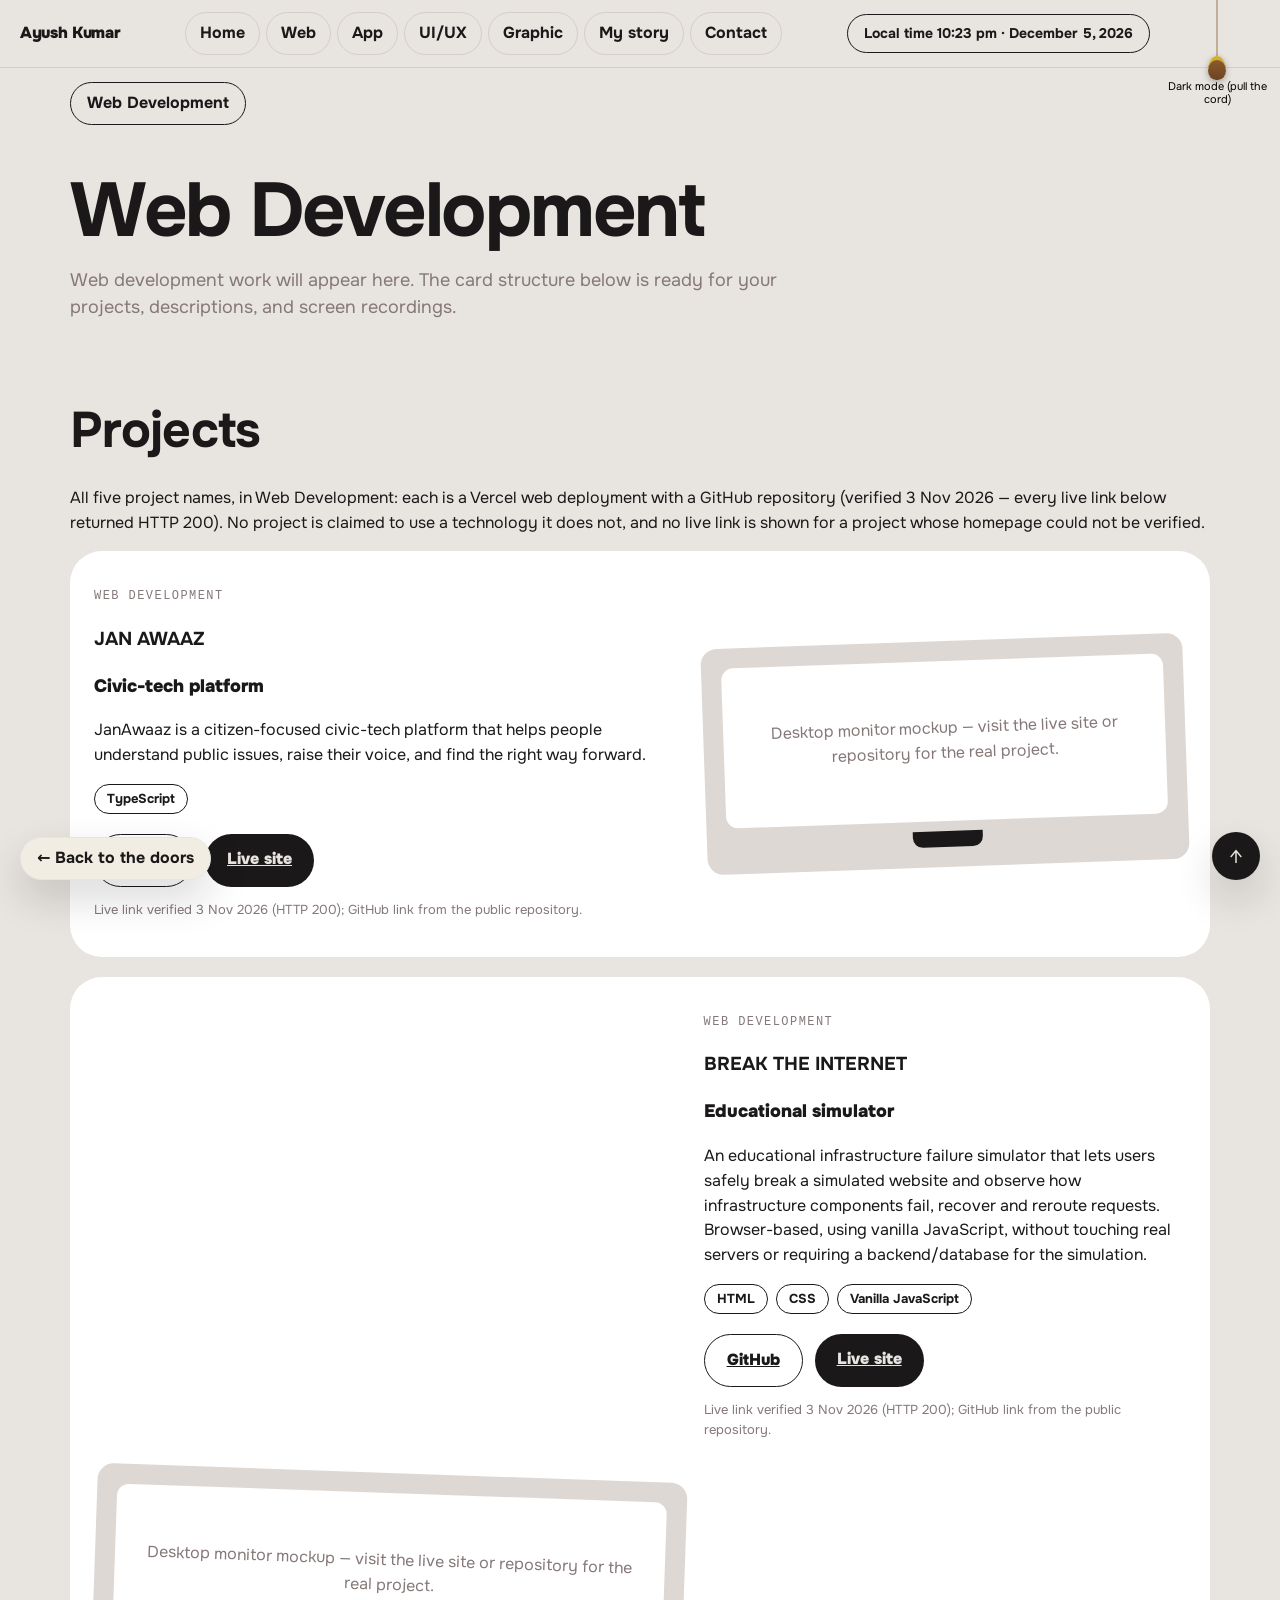
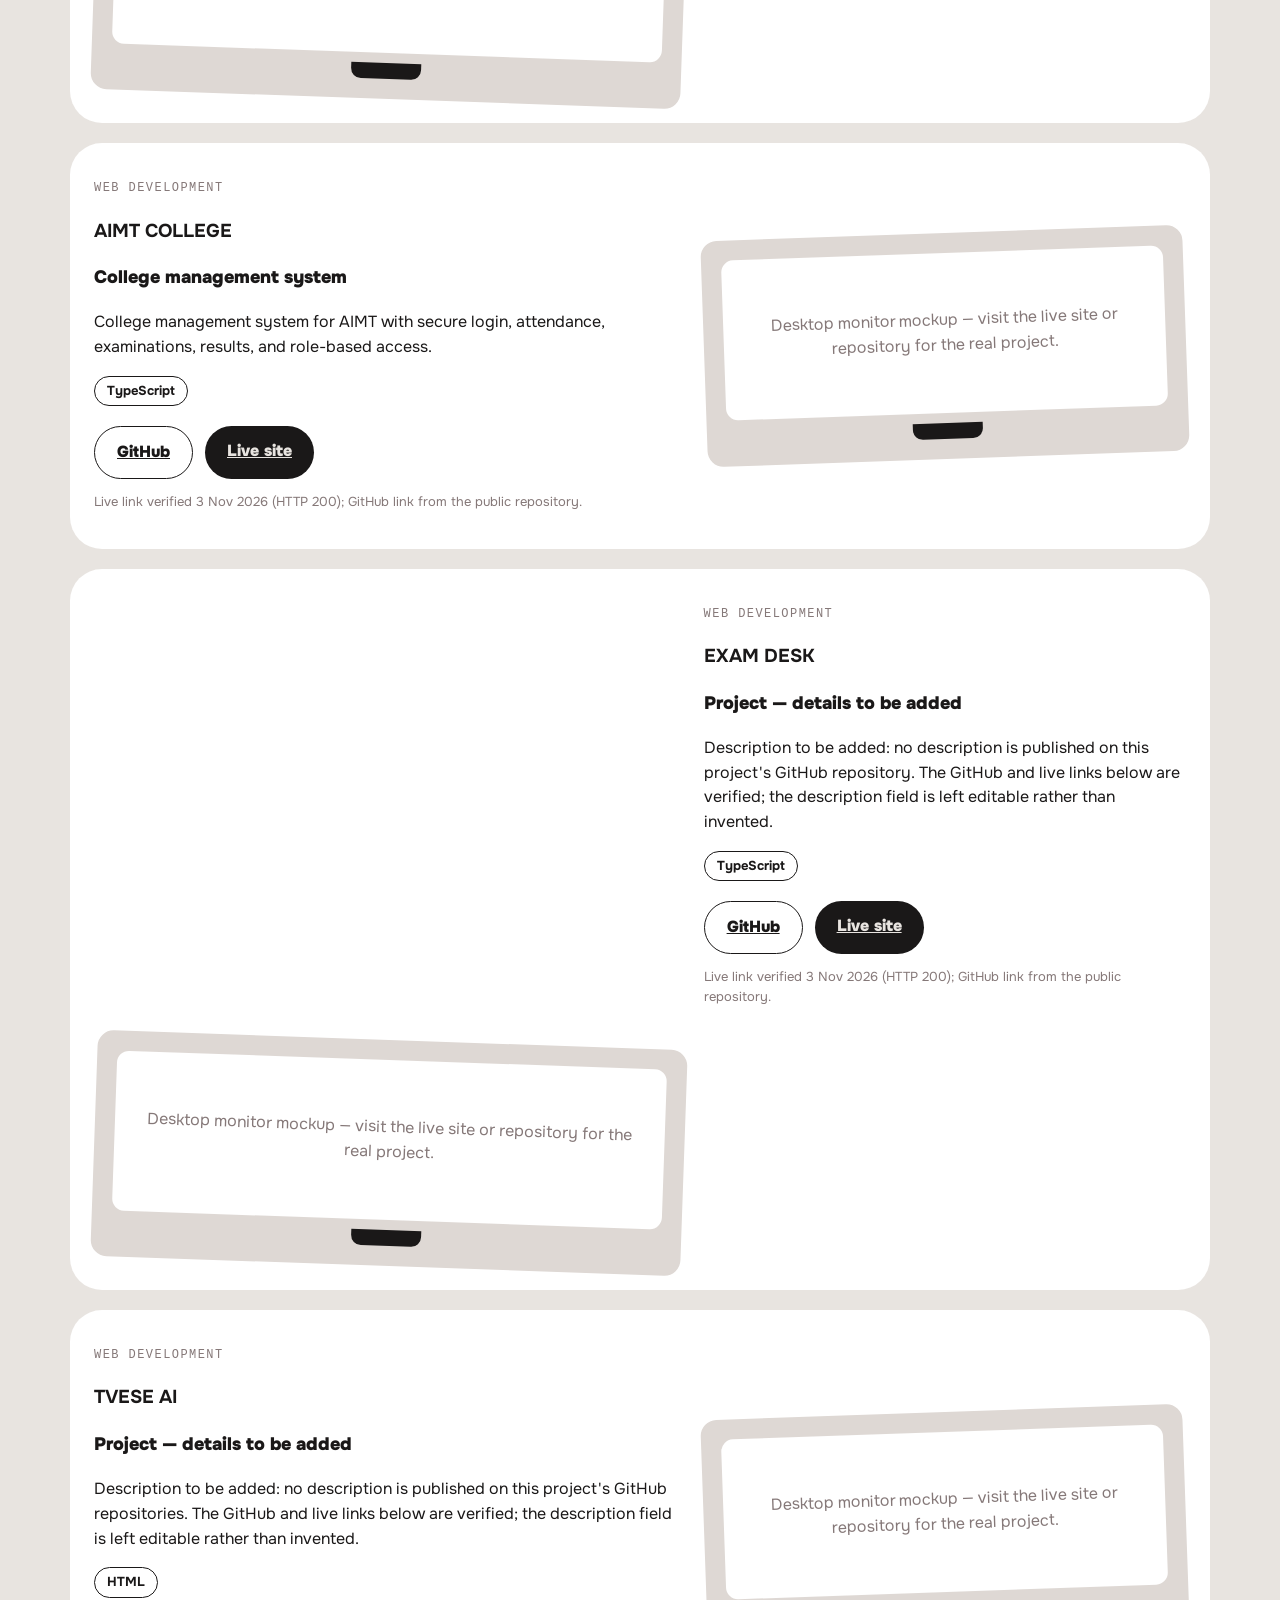
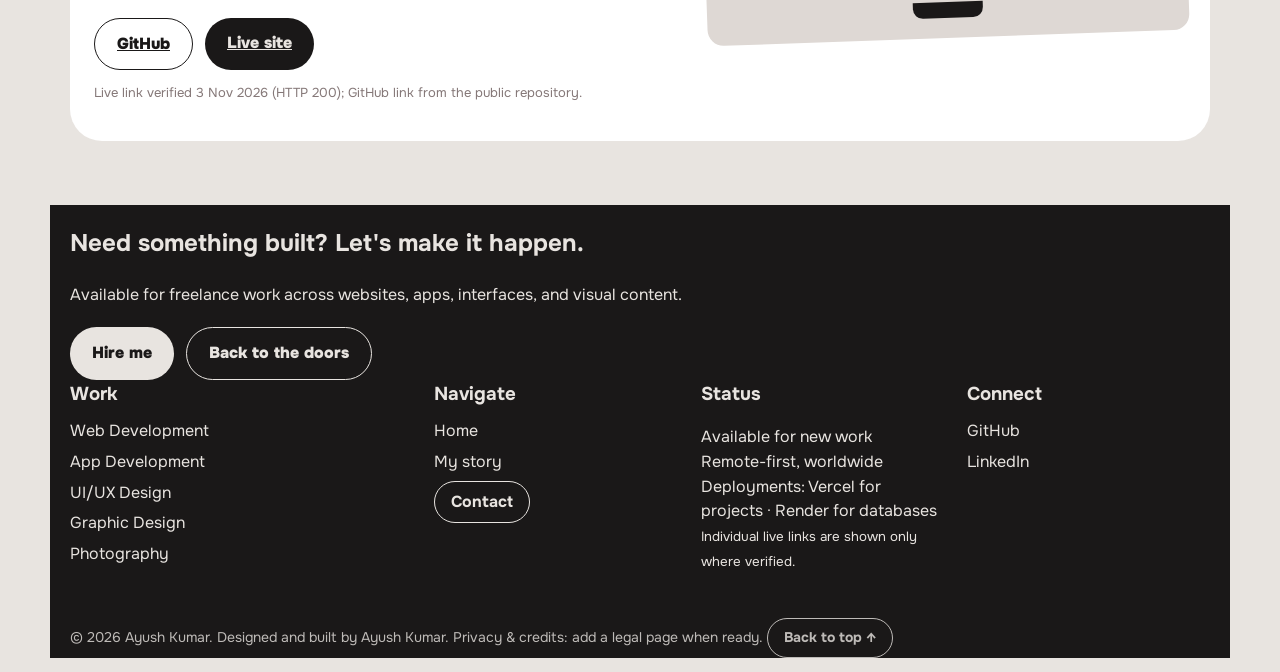
==== web-developer/index.html @ 923d953f "Initial commit: Ayush Kumar Creative Developer Portfolio" ====
<!DOCTYPE html>
<html lang="en">
<head>
<meta charset="utf-8">
<meta name="viewport" content="width=device-width, initial-scale=1">
<title>Web Development — Ayush Kumar</title>
<meta name="description" content="Web development work by Ayush Kumar — projects to be added.">
<link rel="icon" href="../favicon.ico">
<link rel="stylesheet" href="../styles.css">
<script>window.__ROOT__ = "../";</script>
<script src="../content.js" defer></script>
<script src="../app.js" defer></script>
</head>
<body>
<a class="skip" href="#main">Skip to content</a>
<div id="transition" aria-hidden="true"></div>
<header class="topbar">
  <span class="brand">Ayush Kumar</span>
  <nav class="pillnav" aria-label="Primary">
    <a href="../index.html#home">Home</a>
    <a href="../web-developer/index.html">Web</a>
    <a href="../app-developer/index.html">App</a>
    <a href="../ui-ux-designer/index.html">UI/UX</a>
    <a href="../graphic-designer/index.html">Graphic</a>
    <a href="../index.html#my-story">My story</a>
    <button data-open="contactDlg">Contact</button>
  </nav>
  <div class="right">
    <span class="clock pill">Local time</span>
    <button class="pill menu-btn" data-open="menuDlg">Menu</button>
    <button class="cord" id="cordBtn" aria-label="Toggle dark mode" aria-pressed="false"><span class="wire"></span><span class="knob"></span><small>Dark mode (pull the cord)</small></button>
  </div>
</header>
<main class="wrap" id="main">
  <div class="backbar">

    <span class="pill">Web Development</span>
  </div>
  <section class="cat-head">
    <h1>Web Development</h1>
    <p>Web development work will appear here. The card structure below is ready for your projects, descriptions, and screen recordings.</p>
  </section>
<section class="section"><h2>Projects</h2>
<p class="sub">All five project names, in Web Development: each is a Vercel web deployment with a GitHub repository (verified 3 Nov 2026 — every live link below returned HTTP 200). No project is claimed to use a technology it does not, and no live link is shown for a project whose homepage could not be verified.</p>
<article class="proj-card"><div class="proj-text"><p class="mono">Web Development</p><h3>JAN AWAAZ</h3><p class="proj-sub">Civic-tech platform</p><p>JanAwaaz is a citizen-focused civic-tech platform that helps people understand public issues, raise their voice, and find the right way forward.</p><div class="tags"><span class="tag">TypeScript</span></div><div class="cta"><a class="btn secondary" href="https://github.com/ayushsingh841434a-lgtm/JanAwaaz">GitHub</a><a class="btn" href="https://jan-awaaz-beta.vercel.app">Live site</a></div><p class="proj-note">Live link verified 3 Nov 2026 (HTTP 200); GitHub link from the public repository.</p></div><div class="mock monitor"><div class="screen"><span>Desktop monitor mockup — visit the live site or repository for the real project.</span></div><div class="stand"></div></div></article>
<article class="proj-card alt"><div class="proj-text"><p class="mono">Web Development</p><h3>BREAK THE INTERNET</h3><p class="proj-sub">Educational simulator</p><p>An educational infrastructure failure simulator that lets users safely break a simulated website and observe how infrastructure components fail, recover and reroute requests. Browser-based, using vanilla JavaScript, without touching real servers or requiring a backend/database for the simulation.</p><div class="tags"><span class="tag">HTML</span><span class="tag">CSS</span><span class="tag">Vanilla JavaScript</span></div><div class="cta"><a class="btn secondary" href="https://github.com/ayushsingh841434a-lgtm/BREAK-THE-INTERNET-INFRASTRUCTURE-LAB">GitHub</a><a class="btn" href="https://brkktheint.vercel.app">Live site</a></div><p class="proj-note">Live link verified 3 Nov 2026 (HTTP 200); GitHub link from the public repository.</p></div><div class="mock monitor"><div class="screen"><span>Desktop monitor mockup — visit the live site or repository for the real project.</span></div><div class="stand"></div></div></article>
<article class="proj-card"><div class="proj-text"><p class="mono">Web Development</p><h3>AIMT COLLEGE</h3><p class="proj-sub">College management system</p><p>College management system for AIMT with secure login, attendance, examinations, results, and role-based access.</p><div class="tags"><span class="tag">TypeScript</span></div><div class="cta"><a class="btn secondary" href="https://github.com/ayushsingh841434a-lgtm/AIMT-College-Management-System">GitHub</a><a class="btn" href="https://aimt-college-management-system.vercel.app">Live site</a></div><p class="proj-note">Live link verified 3 Nov 2026 (HTTP 200); GitHub link from the public repository.</p></div><div class="mock monitor"><div class="screen"><span>Desktop monitor mockup — visit the live site or repository for the real project.</span></div><div class="stand"></div></div></article>
<article class="proj-card alt"><div class="proj-text"><p class="mono">Web Development</p><h3>EXAM DESK</h3><p class="proj-sub">Project — details to be added</p><p>Description to be added: no description is published on this project's GitHub repository. The GitHub and live links below are verified; the description field is left editable rather than invented.</p><div class="tags"><span class="tag">TypeScript</span></div><div class="cta"><a class="btn secondary" href="https://github.com/ayushsingh841434a-lgtm/EXAM-DESK">GitHub</a><a class="btn" href="https://exam-desk-alpha.vercel.app">Live site</a></div><p class="proj-note">Live link verified 3 Nov 2026 (HTTP 200); GitHub link from the public repository.</p></div><div class="mock monitor"><div class="screen"><span>Desktop monitor mockup — visit the live site or repository for the real project.</span></div><div class="stand"></div></div></article>
<article class="proj-card"><div class="proj-text"><p class="mono">Web Development</p><h3>TVESE AI</h3><p class="proj-sub">Project — details to be added</p><p>Description to be added: no description is published on this project's GitHub repositories. The GitHub and live links below are verified; the description field is left editable rather than invented.</p><div class="tags"><span class="tag">HTML</span></div><div class="cta"><a class="btn secondary" href="https://github.com/ayushsingh841434a-lgtm/TVESE-AI">GitHub</a><a class="btn" href="https://tvese-ai-1.vercel.app">Live site</a></div><p class="proj-note">Live link verified 3 Nov 2026 (HTTP 200); GitHub link from the public repository.</p></div><div class="mock monitor"><div class="screen"><span>Desktop monitor mockup — visit the live site or repository for the real project.</span></div><div class="stand"></div></div></article>
</section>
</main>
<button class="pill back-float" data-back>&larr; Back to the doors</button>
<footer class="wrap">
  <h2>Need something built? Let's make it happen.</h2>
  <p>Available for freelance work across websites, apps, interfaces, and visual content.</p>
  <div class="cta">
    <button class="btn" data-open="contactDlg">Hire me</button>
    <button class="btn secondary" data-back>Back to the doors</button>
  </div>
  <div class="foot-grid">
    <div><h3>Work</h3>
      <a href="../web-developer/index.html">Web Development</a>
      <a href="../app-developer/index.html">App Development</a>
      <a href="../ui-ux-designer/index.html">UI/UX Design</a>
      <a href="../graphic-designer/index.html">Graphic Design</a>
      <a href="../photographer/index.html">Photography</a>
    </div>
    <div><h3>Navigate</h3>
      <a href="../index.html#home">Home</a>
      <a href="../index.html#my-story">My story</a>
      <button class="pill" data-open="contactDlg">Contact</button>
    </div>
    <div><h3>Status</h3><p>Available for new work<br>Remote-first, worldwide<br>Deployments: Vercel for projects · Render for databases<br><small>Individual live links are shown only where verified.</small></p></div>
    <div><h3>Connect</h3>
      <a data-social="github" href="https://github.com/ayushsingh841434a-lgtm">GitHub</a>
      <a data-social="linkedin" href="https://www.linkedin.com/in/ayush-singh-5b2853404/">LinkedIn</a>
    </div>
  </div>
  <p class="copy">&copy; 2026 Ayush Kumar. Designed and built by Ayush Kumar. Privacy &amp; credits: add a legal page when ready. <button class="pill" data-top>Back to top &uarr;</button></p>
  <button class="back-top-circle" data-top aria-label="Back to top">&uarr;</button>
</footer>
<dialog id="menuDlg" aria-label="Menu">
  <div class="menu-head"><span>Ayush Kumar</span><button class="pill" data-close>Close</button></div>
  <h2>Menu</h2>
  <div class="cta">
    <button class="btn secondary" data-goto="home">01 Home</button>
    <button class="btn secondary" data-goto="web-developer/index.html">02 Web</button>
    <button class="btn secondary" data-goto="app-developer/index.html">03 App</button>
    <button class="btn secondary" data-goto="ui-ux-designer/index.html">04 UI/UX</button>
    <button class="btn secondary" data-goto="graphic-designer/index.html">05 Graphic</button>
    <button class="btn secondary" data-goto="story">06 My story</button>
    <button class="btn secondary" data-goto="contact">07 Contact</button>
    <button class="btn secondary" data-goto="photographer/index.html">08 Photography</button>
  </div>
  <div class="row" style="justify-content:space-between"><span class="clock">Local time</span><button class="btn" data-goto="contact">Hire me →</button></div>
</dialog>
<dialog id="contactDlg" aria-label="Contact">
  <button class="pill dlg-x" data-close aria-label="Close">Close</button>
  <p class="hire-label">• Hire me</p>
  <h2>Tell me what you need built.</h2>
  <form id="contactForm">
    <label>NAME <input name="name" placeholder="Your name" required></label>
    <label>EMAIL <input name="email" type="email" placeholder="you@company.com" required></label>
    <label>PHONE <input name="phone" placeholder="Your phone number" required></label>
    <label>WHAT DO YOU NEED? <textarea name="message" rows="4" placeholder="Describe your project — scope, timeline, budget&hellip;" required></textarea></label>
    <p class="form-note" id="formNote"></p>
    <div class="row" style="justify-content:space-between"><p class="reply-note">Reply time to be confirmed once a contact email is provided.</p><button type="submit" class="btn">Send message</button></div>
  </form>
  <p>Or connect via <a data-social="github" href="https://github.com/ayushsingh841434a-lgtm">GitHub</a> or <a data-social="linkedin" href="https://www.linkedin.com/in/ayush-singh-5b2853404/">LinkedIn</a>.</p>
</dialog>
</body>
</html>
---- styles.css ----
/* Ayush Kumar portfolio — static, no build step.
   Visual language follows the Phase 1 reference investigation:
   off-white/beige ground, near-black text, bold sans-serif display type,
   five coloured doors, dark photography wall. No original owner's
   projects, copy, or photographs are used. Colours below are the
   evidence-based door colours (navy / purple / green / orange-brown /
   black) rendered as close, honest approximations — the reference's
   exact hex values were not verifiable (see README). */
/* Reference tokens measured from the public reference page (see AUDIT.md):
   background #E8E4E0, ink #1A1818, muted #857878, line #D5CDCA,
   surface #DED8D4, door colours below, font Onest (SIL OFL, self-hosted). */
@font-face{font-family:'Onest';font-style:normal;font-display:swap;font-weight:400;src:url(fonts/onest-400.woff2) format('woff2')}
@font-face{font-family:'Onest';font-style:normal;font-display:swap;font-weight:700;src:url(fonts/onest-700.woff2) format('woff2')}
@font-face{font-family:'Onest';font-style:normal;font-display:swap;font-weight:900;src:url(fonts/onest-900.woff2) format('woff2')}
:root{
  --bg:#E8E4E0; --bg2:#DED8D4; --ink:#1A1818; --ink2:#857878;
  --line:#D5CDCA; --card:#F0ECE9; --white:#ffffff;
  --navy:#22304a; --purple:#4a3540; --green:#7a8670; --orange:#a4552c; --black:#262523;
  --radius:18px; --shadow:0 18px 40px rgba(20,20,18,.16);
  --font:'Onest',ui-sans-serif,system-ui,-apple-system,"Segoe UI",sans-serif;
}
*{box-sizing:border-box}
html{scroll-behavior:smooth}
body{margin:0;background:var(--bg);color:var(--ink);font-family:var(--font);line-height:1.55}
body.dark{background:#121210;color:#f2ede3}
body.dark .card,body.dark .door-preview,body.dark dialog,body.dark .topbar{background:#1d1c18;color:#f2ede3}
body.dark a{color:#f2ede3}
a{color:var(--ink)}
button{font:inherit;cursor:pointer}
.skip{position:absolute;left:-9999px}
.skip:focus{left:12px;top:12px;background:#fff;color:#000;padding:8px 12px;z-index:200}
/* Preloader */
#preloader{position:fixed;inset:0;background:#0b0b0a;color:#f2ede3;z-index:300;
  display:flex;flex-direction:column;align-items:center;justify-content:center;gap:12px;
  transition:opacity .6s ease}
#preloader.done{opacity:0;pointer-events:none}
#preloader .count{font-size:clamp(48px,10vw,96px);font-weight:900;letter-spacing:-.03em}
#preloader p{letter-spacing:.28em;text-transform:uppercase;font-size:12px;opacity:.8}
/* Top bar */
.topbar{position:sticky;top:0;z-index:100;display:flex;justify-content:space-between;align-items:center;
  gap:12px;padding:12px 130px 12px 20px;background:var(--bg);border-bottom:1px solid var(--line)}
.topbar .clock{font-size:14px}
.topbar .right{display:flex;align-items:center;gap:10px}
.pill{border:1.5px solid var(--ink);background:transparent;border-radius:999px;padding:8px 16px;font-weight:700}
.pill:hover{background:var(--ink);color:var(--bg)}
.cord{display:flex;flex-direction:column;align-items:center;background:none;border:0;padding:0 6px}
.cord .wire{width:2px;height:34px;background:var(--ink)}
.cord .knob{width:16px;height:16px;border-radius:50%;background:var(--ink)}
.cord small{font-size:11px;max-width:110px;line-height:1.2}
/* Layout */
.wrap{max-width:1180px;margin:0 auto;padding:0 20px}
.hero{display:grid;grid-template-columns:1.15fr .85fr;gap:32px;align-items:center;padding:56px 0 24px}
.hero h1{font-size:clamp(40px,6.5vw,84px);line-height:.98;letter-spacing:-.03em;margin:0 0 16px}
.hero h1 .flip{display:inline-block;border:3px solid var(--ink);padding:2px 12px;border-radius:10px;
  transform:rotate(-1.5deg);background:var(--card)}
.hero p{font-size:18px;color:var(--ink2);max-width:560px}
body.dark .hero p{color:#cfc9b8}
.portrait{margin:0}
.portrait img{width:100%;aspect-ratio:4/5;object-fit:cover;display:block;border-radius:20px;
  filter:grayscale(1) contrast(1.05);box-shadow:var(--shadow)}
.portrait figcaption{font-size:13px;opacity:.75;margin-top:8px}
.cta{display:flex;gap:12px;flex-wrap:wrap;margin-top:20px}
.btn{border:0;border-radius:999px;padding:13px 22px;font-weight:800;background:var(--ink);color:var(--bg)}
.btn.secondary{background:transparent;color:var(--ink);border:1.5px solid var(--ink)}
body.dark .btn.secondary{color:#f2ede3;border-color:#f2ede3}
.avail{margin-top:22px;font-weight:800;letter-spacing:.12em;text-transform:uppercase;font-size:13px}
.scrollcue{text-align:center;padding:18px 0 8px;font-weight:700}
/* Doors */
.doors-section{padding:40px 0 56px;background:linear-gradient(180deg,#E4DFDB 0%,#DAD4CF 55%,#E8E4E0 100%)}
.doors-section h2{font-size:clamp(32px,5vw,56px);letter-spacing:-.02em;margin:0}
.doors-section .sub{color:var(--ink2);font-size:18px}
body.dark .doors-section .sub{color:#cfc9b8}
.door-preview{background:var(--card);border:1.5px solid var(--line);border-radius:var(--radius);padding:20px 22px;margin:22px 0}
.door-preview h3{margin:0 0 6px;font-size:24px}
.door-preview p{margin:0;color:var(--ink2)}
.door-wall{display:flex;gap:18px;overflow-x:auto;padding:22px 6px 26px;scroll-snap-type:x mandatory;
  perspective:1400px}
.door{scroll-snap-align:start;flex:0 0 250px;aspect-ratio:1/2.25;border:0;padding:0;background:transparent;
  position:relative;text-align:left;transition:opacity .25s ease,filter .25s ease}
.door-wall.dim .door:not(.active){opacity:1;filter:none}
.door-wall.dim .door:not(.active) .frame{background:transparent;color:var(--c);border:2px solid var(--c);box-shadow:none}
.door-wall.dim .door:not(.active) .frame::before{border-color:var(--c)}
.door-wall.dim .door:not(.active) .knobdot{background:var(--c);box-shadow:0 0 0 3px color-mix(in srgb,var(--c) 25%,transparent)}
.door-wall.dim .door.active{opacity:1;filter:none}
.door .frame{position:absolute;inset:0;border-radius:125px 125px 6px 6px;padding:72px 16px 16px;
  box-shadow:var(--shadow);transform-origin:left center;transition:transform .35s ease,background .25s ease,color .25s ease;
  display:flex;flex-direction:column;justify-content:space-between;color:#fff}
.door .frame::before{content:"";position:absolute;inset:12px;border:1.5px solid rgba(255,255,255,.35);border-radius:113px 113px 8px 8px;pointer-events:none}
.door .frame>*{position:relative;z-index:1}
.door:hover .frame,.door:focus-visible .frame,.door.active .frame{transform:rotateY(-14deg)}
.door.opening .frame{transform:rotateY(-105deg)!important;transition:transform .9s cubic-bezier(.6,0,.2,1)}
.door .label{font-weight:900;font-size:21px;line-height:1.1}
.door .hint{font-size:13px;opacity:.9}
.door .knobdot{position:absolute;right:16px;top:50%;width:14px;height:14px;border-radius:50%;background:radial-gradient(circle at 36% 30%,#fff6dc 0,#e6cb8a 14%,#b8934c 40%,#80602a 70%,#4d3816 100%);box-shadow:0 0 0 3px rgba(255,255,255,.25)}
.door .interior{position:absolute;inset:0;background:#fff;border-radius:12px 12px 6px 6px}
.door[data-door="web"]{--c:var(--navy)}
.door[data-door="app"]{--c:var(--purple)}
.door[data-door="uiux"]{--c:var(--green)}
.door[data-door="graphic"]{--c:var(--orange)}
.door[data-door="photo"]{--c:var(--black)}
.door .frame{background:var(--c)}
.tooltip{position:fixed;z-index:250;background:var(--ink);color:var(--bg);padding:7px 11px;border-radius:999px;
  font-size:13px;font-weight:700;pointer-events:none;transform:translate(-50%,-160%);display:none}
.tooltip.show{display:block}
.door-note{font-size:14px;opacity:.8}
/* Sections / cards */
.section{padding:44px 0}
.section h2{font-size:clamp(30px,4.5vw,50px);letter-spacing:-.02em;margin:0 0 10px}
.card{background:var(--card);border:1.5px solid var(--line);border-radius:var(--radius);padding:22px}
.empty{border:2px dashed var(--ink2);border-radius:var(--radius);padding:28px;text-align:center}
.empty h3{margin:0 0 6px}
.empty p{margin:4px 0;color:var(--ink2)}
.grid{display:grid;grid-template-columns:repeat(auto-fill,minmax(260px,1fr));gap:18px;margin-top:18px}
.project{border:1.5px solid var(--line);border-radius:var(--radius);overflow:hidden;background:var(--card)}
.project .media{aspect-ratio:16/10;background:var(--bg2);display:grid;place-items:center;color:var(--ink2);font-weight:700;padding:16px;text-align:center}
.project .body{padding:16px}
.project .tag{font-size:12px;letter-spacing:.14em;text-transform:uppercase;font-weight:800}
.project h3{margin:6px 0}
/* Category pages */
.cat-head{padding:48px 0 8px}
.cat-head h1{font-size:clamp(38px,6vw,76px);letter-spacing:-.03em;line-height:1;margin:0}
.cat-head p{font-size:18px;color:var(--ink2);max-width:720px}
.backbar{display:flex;justify-content:space-between;align-items:center;gap:12px;padding-top:14px}
/* Graphic scroll-line */
.line-group{margin:26px 0}
.line-group .line{height:3px;background:var(--ink);opacity:.85;border-radius:3px}
.strip{display:flex;gap:14px;overflow-x:auto;padding:16px 2px}
.slot{flex:0 0 220px;height:150px;border:2px dashed var(--ink2);border-radius:14px;display:grid;place-items:center;text-align:center;padding:12px;color:var(--ink2)}
/* Photography wall */
.wall{height:70vh;min-height:480px;overflow:hidden;background:#0b0b0a;border-radius:20px;position:relative;cursor:grab;touch-action:none}
.wall:active{cursor:grabbing}
.wall-inner{position:absolute;width:2000px;height:1400px;left:0;top:0;will-change:transform}
.photo-slot{position:absolute;width:240px;height:170px;border:2px dashed #8a867a;border-radius:14px;color:#cfc9b8;
  display:grid;place-items:center;text-align:center;padding:12px;background:#1a1a17}
.wall-hint{position:absolute;left:50%;transform:translateX(-50%);bottom:16px;background:#f2ede3;color:#141412;padding:8px 12px;border-radius:999px;font-weight:700;z-index:2;white-space:nowrap}
/* Footer — reference footer is black, not beige */
footer{background:#1A1818;color:#E8E4E0;border-top:1.5px solid #1A1818;padding:40px 0 28px;margin-top:40px}
footer a{color:#E8E4E0}
footer .btn{background:#E8E4E0;color:#1A1818}
footer .btn.secondary{background:transparent;color:#E8E4E0;border-color:#E8E4E0}
footer .pill{border-color:#E8E4E0;color:#E8E4E0}
footer .pill:hover{background:#E8E4E0;color:#1A1818}
.back-float{position:fixed;left:20px;bottom:20px;z-index:150;background:#F2EDE3!important;color:#1A1818!important;border-color:#E8E4E0!important;box-shadow:var(--shadow)}
.pillnav{display:none;gap:6px;align-items:center}
.pillnav a,.pillnav button{text-decoration:none;padding:8px 14px;border-radius:999px;border:1.5px solid var(--line);background:transparent;font-weight:700;color:var(--ink)}
.pillnav a:hover,.pillnav button:hover{background:var(--ink);color:var(--bg)}
@media (min-width:1024px){.pillnav{display:flex}.menu-btn{display:none}}
.pre-tl,.pre-tr{position:absolute;top:18px;font-size:13px;letter-spacing:.08em;opacity:.85}
.pre-tl{left:20px}.pre-tr{right:20px}
.brand{font-weight:900;letter-spacing:-.02em}
.hero-strip{display:flex;justify-content:space-between;gap:12px;flex-wrap:wrap;padding:18px 0 8px;font-weight:800;letter-spacing:.12em;text-transform:uppercase;font-size:13px;border-top:1.5px solid var(--line);border-bottom:1.5px solid var(--line)}
.hero-strip span + span{border-left:1.5px solid var(--line);padding-left:16px}
.hero h1 .flip{background:#FFF8E7;padding:8px 14px 20px;position:relative}
.flip-num{position:absolute;right:8px;bottom:2px;font-size:12px;letter-spacing:.05em}
.portrait{position:relative}
.ability-overlay{position:absolute;left:12px;bottom:12px;background:#1A1818!important;color:#E8E4E0!important;border-color:#1A1818!important}
.door-preview ul{list-style:none;padding:0;margin:8px 0 0}
.door-preview li{margin:4px 0}
.door-preview li::before{content:"✓ ";font-weight:900}
.mono{font-family:ui-monospace,Menlo,monospace;font-size:12px;letter-spacing:.12em;text-transform:uppercase;color:var(--ink2)}
.story-layout{display:grid;grid-template-columns:2fr 3fr;gap:32px;align-items:start}
.story-sticky{position:sticky;top:110px}
.big-year{font-size:clamp(64px,10vw,120px);font-weight:900;line-height:1;letter-spacing:-.04em}
.counter{font-weight:900;letter-spacing:.1em}
.progress-line{height:2px;background:var(--line);margin:12px 0}
.progress-line span{display:block;height:100%;background:var(--ink)}
.timeline{border-left:2px solid var(--line);padding-left:24px}
.timeline-item{position:relative;margin-bottom:28px}
.timeline-item::before{content:"";position:absolute;left:-29px;top:6px;width:10px;height:10px;border-radius:50%;background:var(--ink)}
.timeline-item ul{margin:8px 0 0;padding-left:18px}
.timeline-item li{margin:4px 0}
.timeline-item li::marker{content:"— "}
.dlg-x{position:absolute;top:16px;right:16px}
.hire-label{font-weight:800;letter-spacing:.1em;font-size:13px}
.reply-note{color:var(--ink2);font-size:13px;max-width:280px}
#abilityDlg{width:100vw;height:100dvh;max-width:none;max-height:none;margin:0;border:none;border-radius:0;background:rgba(0,0,0,.88);color:#E8E4E0;padding:32px}
#abilityDlg .dlg-x{border-color:#E8E4E0;color:#E8E4E0}
.ability-scene{perspective:1200px;display:grid;place-items:center;min-height:60vh}
.ability-card{position:relative;width:min(420px,90vw);height:620px;transform-style:preserve-3d;transition:transform .3s;cursor:grab}
.ability-tag{border:1.5px solid #1A1818;border-radius:999px;padding:2px 10px;font-size:12px;font-weight:700}
.ability-face{position:absolute;inset:0;backface-visibility:hidden;border-radius:24px;padding:24px;overflow:hidden}
.ability-front{background:linear-gradient(160deg,#E9C9D6,#D8B4C4);border:6px double #C9A227;color:#1A1818}
.ability-back{background:#111214;border:6px double #C9A227;color:#E8E4E0;display:grid;place-content:center;text-align:center;transform:rotateY(180deg)}
.ability-portrait img{width:100%;height:150px;object-fit:cover;object-position:top;border-radius:16px;filter:grayscale(1)}
.ability-stats{background:#FFF8E7;border-radius:16px;padding:12px 16px;margin-top:12px;max-height:300px;overflow-y:auto}
.ability-stats .ability-row{margin:5px 0}
.ability-row{display:flex;justify-content:space-between;gap:8px;margin:8px 0;color:#1A1818}
.ability-note{font-size:13px}
.compass{font-size:96px;color:#C9A227}
.ability-footer{text-align:center;color:#E8E4E0}
.back-top-circle{position:fixed;right:20px;bottom:20px;width:48px;height:48px;border-radius:50%;background:#1A1818;color:#E8E4E0;border:none;z-index:150;font-size:20px;box-shadow:var(--shadow)}
.proj-card.alt .proj-text{grid-column:2}
.proj-card.alt .mock{grid-column:1}
.mock{flex-direction:column;transform:rotate(-2deg)}
.proj-card.alt .mock{transform:rotate(2deg)}
.mock .screen{background:#fff;border-radius:12px;padding:20px;min-height:160px;display:flex;align-items:center;justify-content:center;width:100%}
.mock.phone .screen{background:#111214;color:#E8E4E0;border-radius:20px}
.mock .stand{width:70px;height:16px;background:#1A1818;margin-top:10px;border-radius:0 0 10px 10px}
.mock.phone .stand{display:none}
.tags{display:flex;gap:8px;flex-wrap:wrap;margin:12px 0}
.tag{border:1.5px solid var(--ink);border-radius:999px;padding:4px 12px;font-size:13px;font-weight:700}
.proj-sub{font-weight:800;font-size:18px}
.g1{background:#1A1818;color:#E8E4E0}
.g2{background:#EFE9E2;color:#1A1818}
.g2 h3{color:#1A1818}
.g2 .line{background:repeating-linear-gradient(90deg,#1A1818 0 14px,transparent 14px 28px)}
.g2 .slot{background:#fff;color:#1A1818}
.g3{background:#C9A8B0;color:#1A1818}
.g3 h3{color:#1A1818}
.g3 .line{background:repeating-linear-gradient(90deg,#1A1818 0 14px,transparent 14px 28px)}
.g4{background:#DED8D4;color:#1A1818}
.g4 h3{color:#1A1818}
.g4 .line{background:repeating-linear-gradient(90deg,#1A1818 0 14px,transparent 14px 28px)}
.g5{background:#111214;color:#E8E4E0}
.line-group .slot{position:relative;transform:rotate(-2deg)}
.line-group .slot:nth-child(even){transform:rotate(2deg)}
.line-group .slot::before{content:"";position:absolute;top:-10px;left:50%;transform:translateX(-50%);width:14px;height:18px;background:#C2A878;border-radius:3px;box-shadow:0 1px 2px rgba(0,0,0,.3)}
.scroll-line{font-weight:900;letter-spacing:.12em}
.scroll-line .progress{display:inline-block;width:120px;height:2px;background:var(--ink);vertical-align:middle;margin-left:8px}
.cord{position:fixed;top:0;right:8px;z-index:300;display:flex;flex-direction:column;align-items:center;background:none;border:0;padding:0}
.cord .wire{width:2px;height:56px;background:#C2AE98}
.cord .knob{width:18px;height:24px;border-radius:50% 50% 45% 45% / 60% 60% 40% 40%;background:linear-gradient(#8B5A2B,#6B4423);border-top:4px solid #D4AF37;box-shadow:0 2px 6px rgba(0,0,0,.3)}
.cord small{font-size:11px;max-width:110px;line-height:1.2}
.skill-row{margin:16px 0}
.skill-note{color:var(--ink2);font-size:13px}
.skill-track{height:10px;background:var(--surface);border-radius:999px;margin-top:6px;overflow:hidden}
.skill-track span{display:block;height:100%;background:var(--ink)}
.door-check{display:none;position:absolute;left:50%;top:50%;transform:translate(-50%,-50%);background:rgba(255,255,255,.94);color:#1A1818;padding:12px;border-radius:12px;font-size:13px;line-height:1.5;text-align:left;width:80%;z-index:2}
.door.active .door-check{display:block}
.door-wall.dim .door:not(.active) .door-check{display:none}
#menuDlg{width:100vw;height:100dvh;max-width:none;max-height:none;margin:0;border:none;border-radius:0;background:#111214;color:#E8E4E0;padding:32px}
#menuDlg .btn.secondary{background:transparent;color:#E8E4E0;border-color:#E8E4E0}
#menuDlg .pill{border-color:#E8E4E0;color:#E8E4E0}
#menuDlg h2{font-size:clamp(2rem,6vw,4rem);margin:24px 0}
#menuDlg .cta .btn{font-size:18px}
.menu-head{display:flex;justify-content:space-between;align-items:center}
.proj-card{display:grid;grid-template-columns:1.1fr .9fr;gap:20px;background:#fff;border-radius:2rem;padding:24px;margin-bottom:20px;align-items:center}
.proj-note{color:var(--ink2);font-size:13px}
.mock{background:#DED8D4;border-radius:16px;min-height:220px;display:flex;align-items:center;justify-content:center;color:#857878;text-align:center;padding:20px}
.mock.phone{max-width:190px;width:100%;margin:0 auto;border-radius:28px;border:10px solid #1A1818;min-height:300px}
.line-group{background:#1A1818;color:#E8E4E0;border-radius:2rem;padding:24px;margin-bottom:24px}
.line-group h3{color:#E8E4E0}
.line-group .line{height:2px;background:repeating-linear-gradient(90deg,#E8E4E0 0 14px,transparent 14px 28px);margin:14px 0}
.line-group .slot{background:#E8E4E0;color:#1A1818;border-style:solid}
@media (max-width:700px){.proj-card{grid-template-columns:1fr}.story-layout{grid-template-columns:1fr}.story-sticky{position:static}}
.foot-grid{display:grid;grid-template-columns:1.4fr 1fr 1fr 1fr;gap:24px}
.foot-grid h3{margin:0 0 10px}
.foot-grid a{display:block;margin:6px 0;text-decoration:none}
.foot-grid a:hover{text-decoration:underline}
.copy{margin-top:28px;font-size:14px;opacity:.8}
/* Dialogs */
dialog{border:1.5px solid var(--line);border-radius:20px;padding:26px;max-width:560px;width:calc(100% - 32px);background:var(--card);color:var(--ink)}
dialog::backdrop{background:rgba(0,0,0,.55)}
dialog h2{margin:0 0 8px}
dialog label{display:block;font-weight:700;margin-top:14px}
dialog input,dialog textarea{width:100%;margin-top:6px;padding:11px 12px;border:1.5px solid var(--line);border-radius:10px;font:inherit;background:var(--bg);color:var(--ink)}
dialog .row{display:flex;gap:10px;justify-content:flex-end;margin-top:18px;flex-wrap:wrap}
.form-note{margin-top:14px;font-size:14px}
#transition{position:fixed;inset:0;background:#fff;z-index:280;opacity:0;pointer-events:none;transition:opacity .45s ease}
#transition.on{opacity:1;pointer-events:auto}
/* Responsive — measured only at desktop and ~1145px in Phase 1;
   these breakpoints are new, honest choices, not claimed originals. */
@media (max-width:900px){
  .hero{grid-template-columns:1fr;padding-top:32px}
  .foot-grid{grid-template-columns:1fr 1fr}
  .door{flex-basis:210px}
}
@media (max-width:560px){
  .topbar{padding:10px 12px}
  .topbar .clock{font-size:12px}
  .cord small{display:none}
  .foot-grid{grid-template-columns:1fr}
  .hero h1{font-size:38px}
  .hero h1 .flip{font-size:.92em;padding:1px 8px}
  .door{flex-basis:180px}
  .wrap{padding:0 14px}
}
@media (prefers-reduced-motion:reduce){
  html{scroll-behavior:auto}
  .door .frame,.door.opening .frame,#transition,#preloader{transition:none}
}
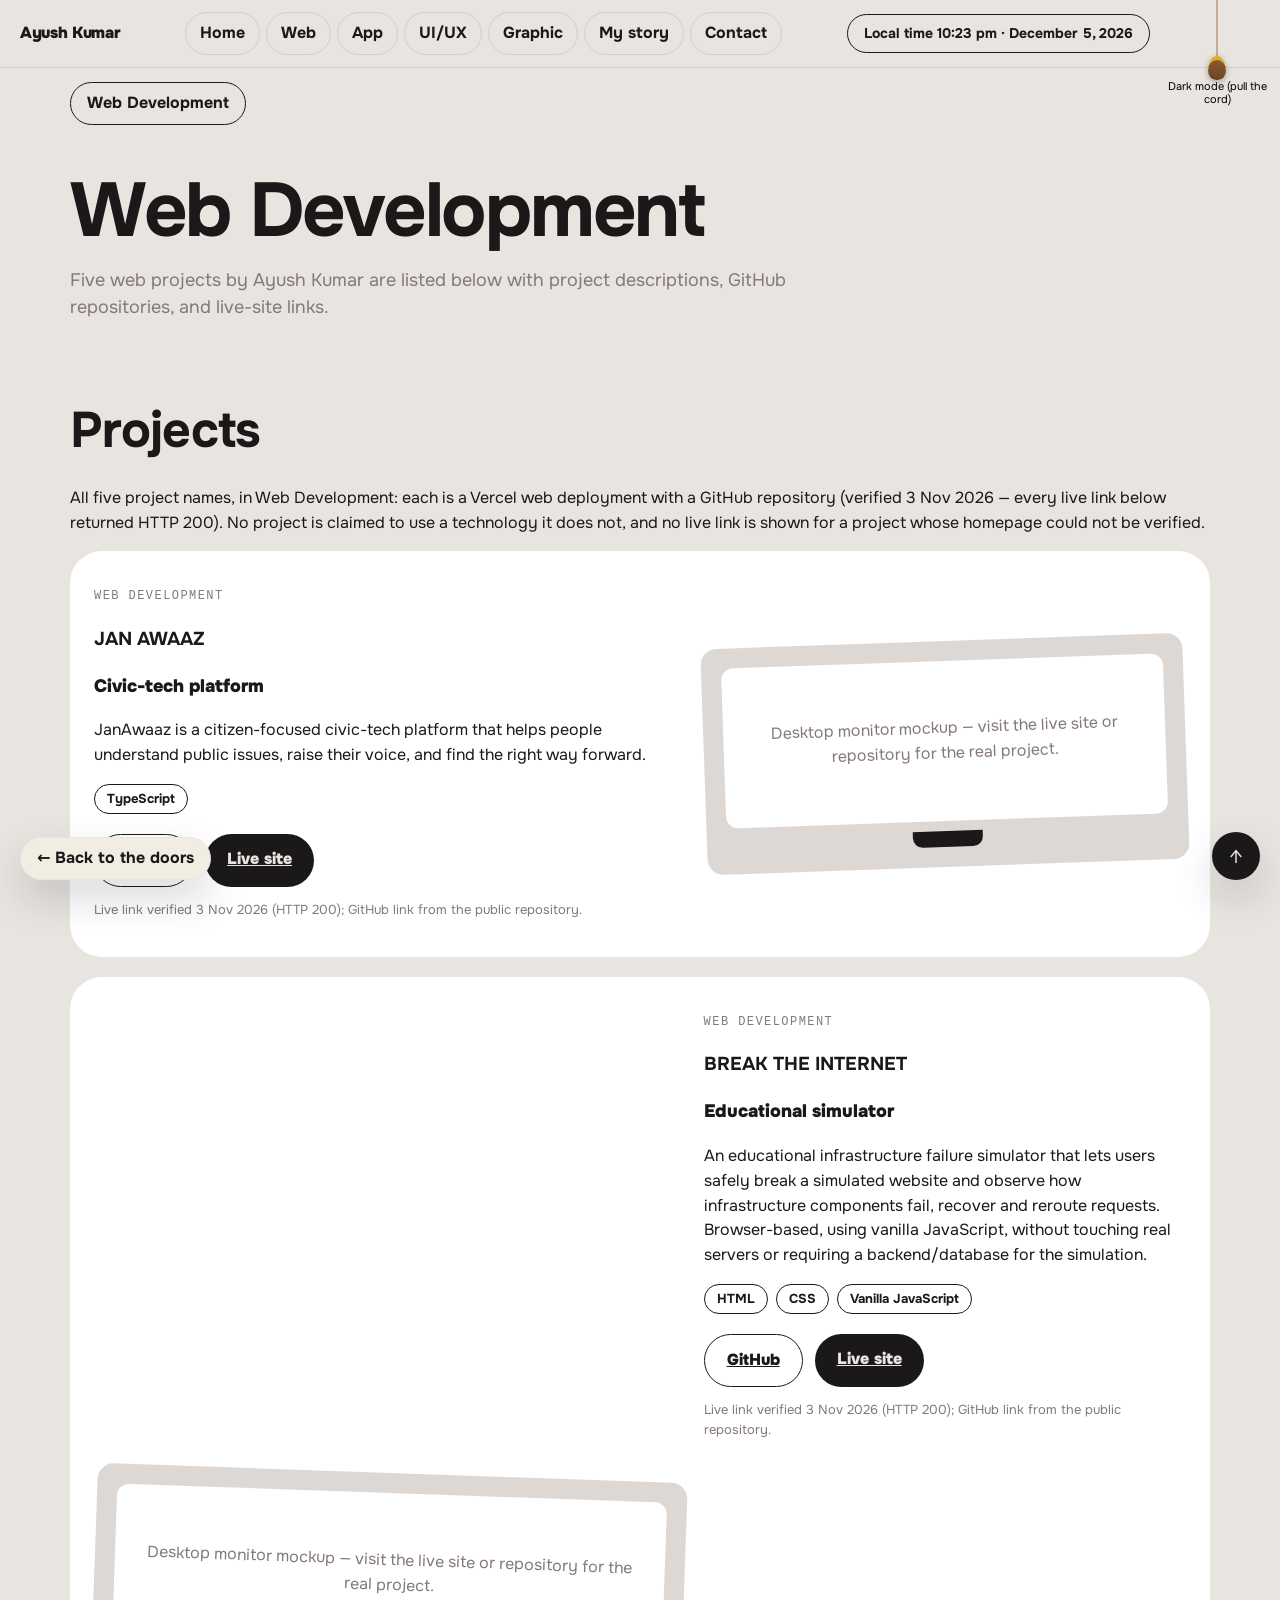
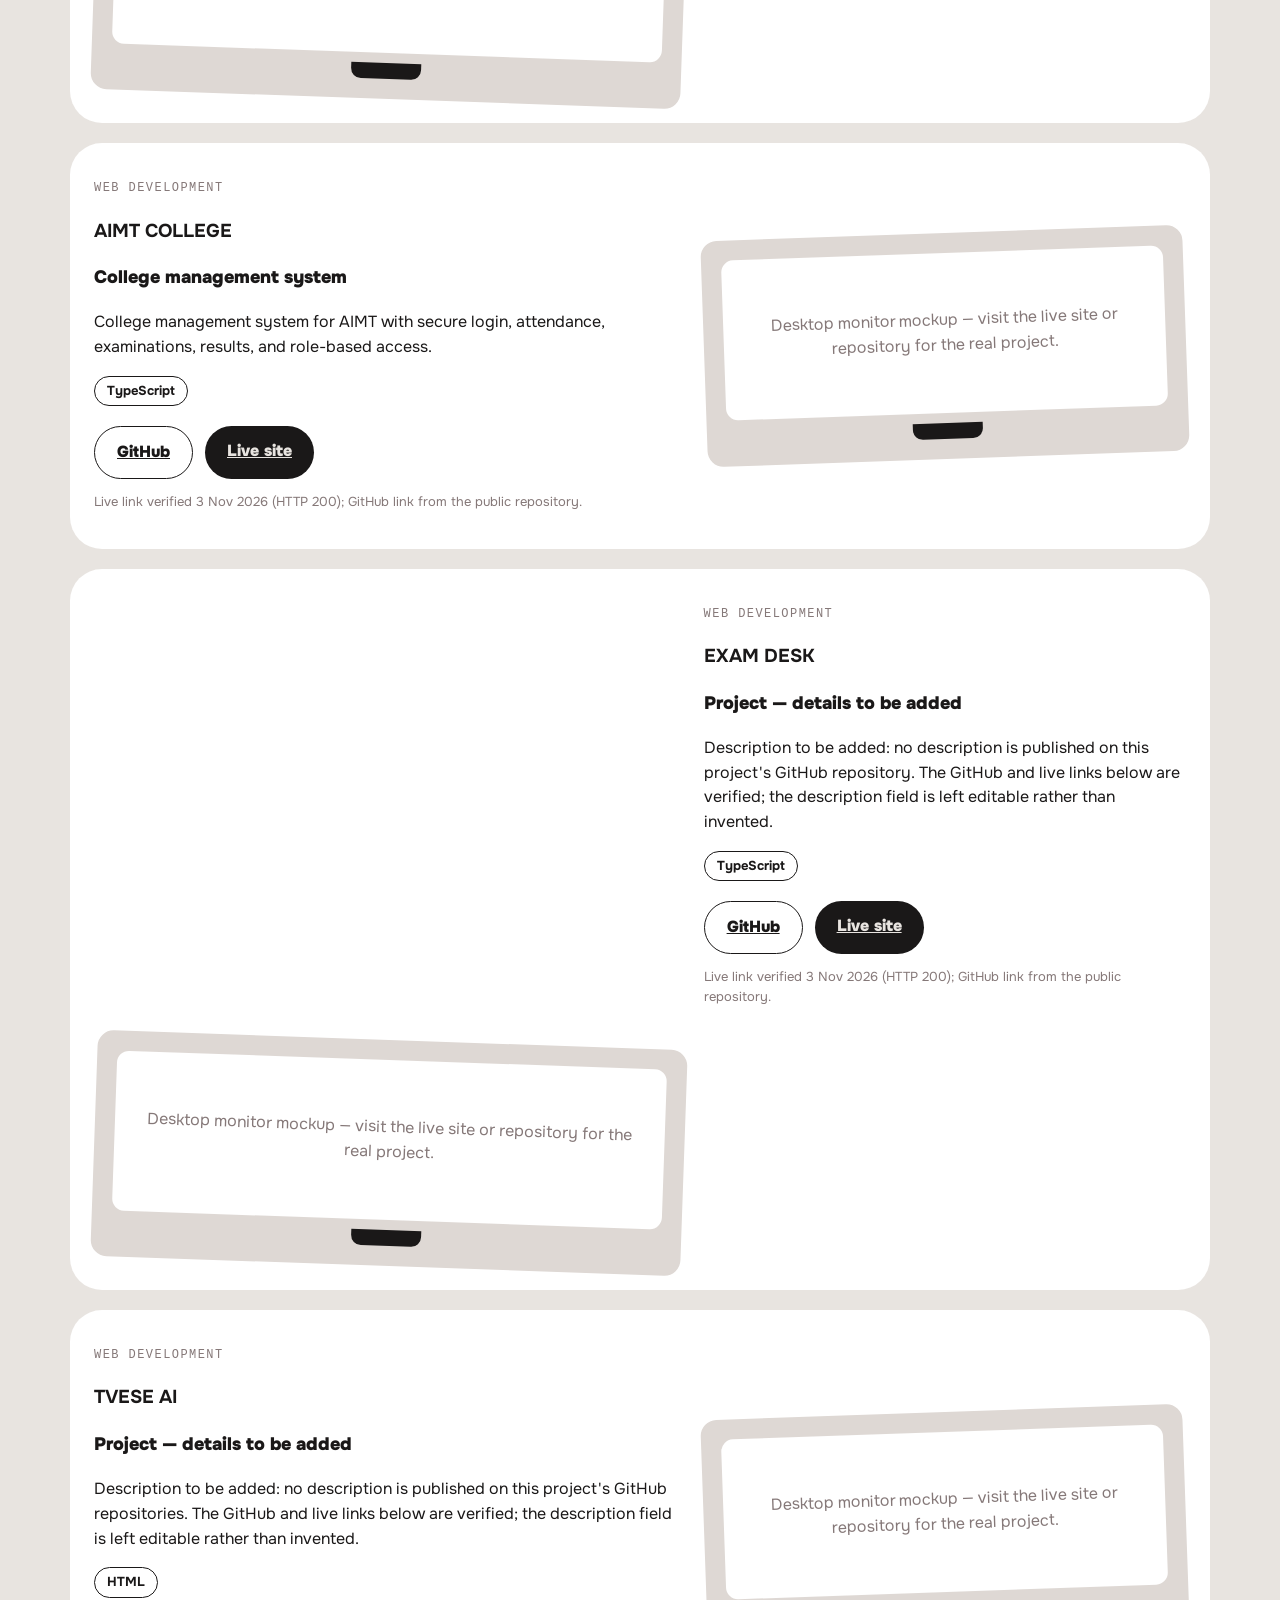
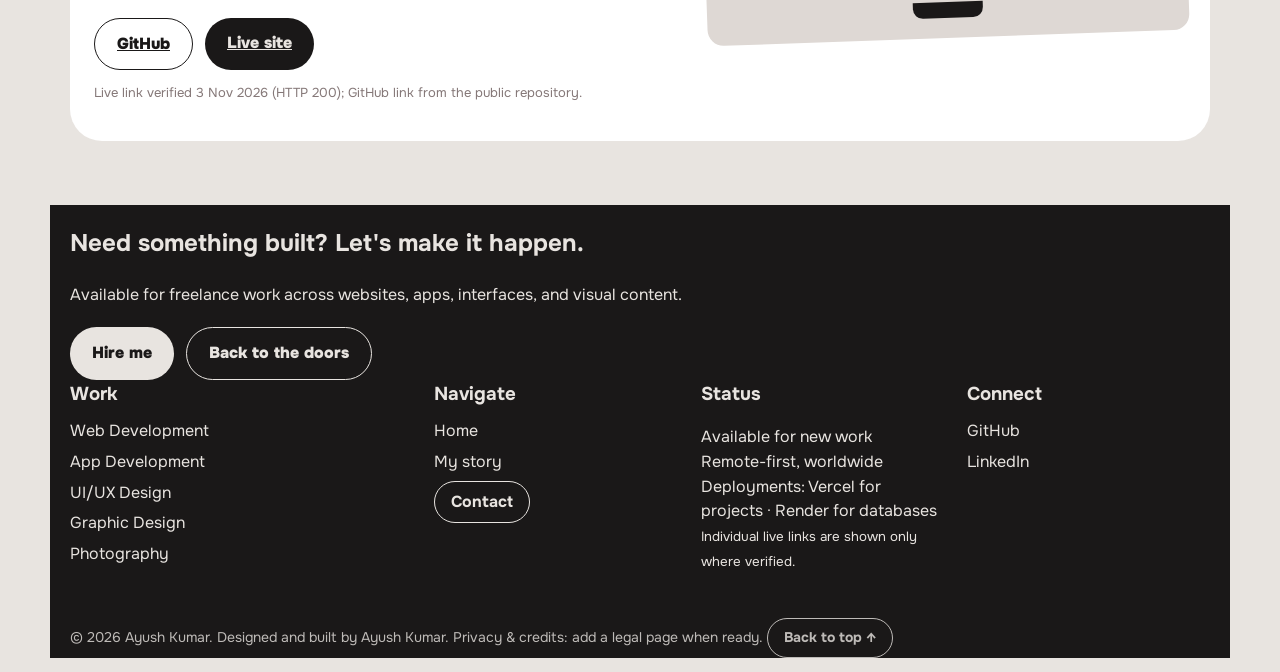
==== commit 478fc0e5: "Audit portfolio links and dialog behavior" ====
--- a/web-developer/index.html
+++ b/web-developer/index.html
@@ -4,7 +4,7 @@
 <meta charset="utf-8">
 <meta name="viewport" content="width=device-width, initial-scale=1">
 <title>Web Development — Ayush Kumar</title>
-<meta name="description" content="Web development work by Ayush Kumar — projects to be added.">
+<meta name="description" content="Five web development projects by Ayush Kumar, with project descriptions and GitHub and live-site links.">
 <link rel="icon" href="../favicon.ico">
 <link rel="stylesheet" href="../styles.css">
 <script>window.__ROOT__ = "../";</script>
@@ -38,7 +38,7 @@
   </div>
   <section class="cat-head">
     <h1>Web Development</h1>
-    <p>Web development work will appear here. The card structure below is ready for your projects, descriptions, and screen recordings.</p>
+    <p>Five web projects by Ayush Kumar are listed below with project descriptions, GitHub repositories, and live-site links.</p>
   </section>
 <section class="section"><h2>Projects</h2>
 <p class="sub">All five project names, in Web Development: each is a Vercel web deployment with a GitHub repository (verified 3 Nov 2026 — every live link below returned HTTP 200). No project is claimed to use a technology it does not, and no live link is shown for a project whose homepage could not be verified.</p>
--- a/styles.css
+++ b/styles.css
@@ -174,7 +174,7 @@
 .hire-label{font-weight:800;letter-spacing:.1em;font-size:13px}
 .reply-note{color:var(--ink2);font-size:13px;max-width:280px}
 #abilityDlg{width:100vw;height:100dvh;max-width:none;max-height:none;margin:0;border:none;border-radius:0;background:rgba(0,0,0,.88);color:#E8E4E0;padding:32px}
-#abilityDlg .dlg-x{border-color:#E8E4E0;color:#E8E4E0}
+#abilityDlg .dlg-x{z-index:1;border-color:#E8E4E0;color:#E8E4E0}
 .ability-scene{perspective:1200px;display:grid;place-items:center;min-height:60vh}
 .ability-card{position:relative;width:min(420px,90vw);height:620px;transform-style:preserve-3d;transition:transform .3s;cursor:grab}
 .ability-tag{border:1.5px solid #1A1818;border-radius:999px;padding:2px 10px;font-size:12px;font-weight:700}
